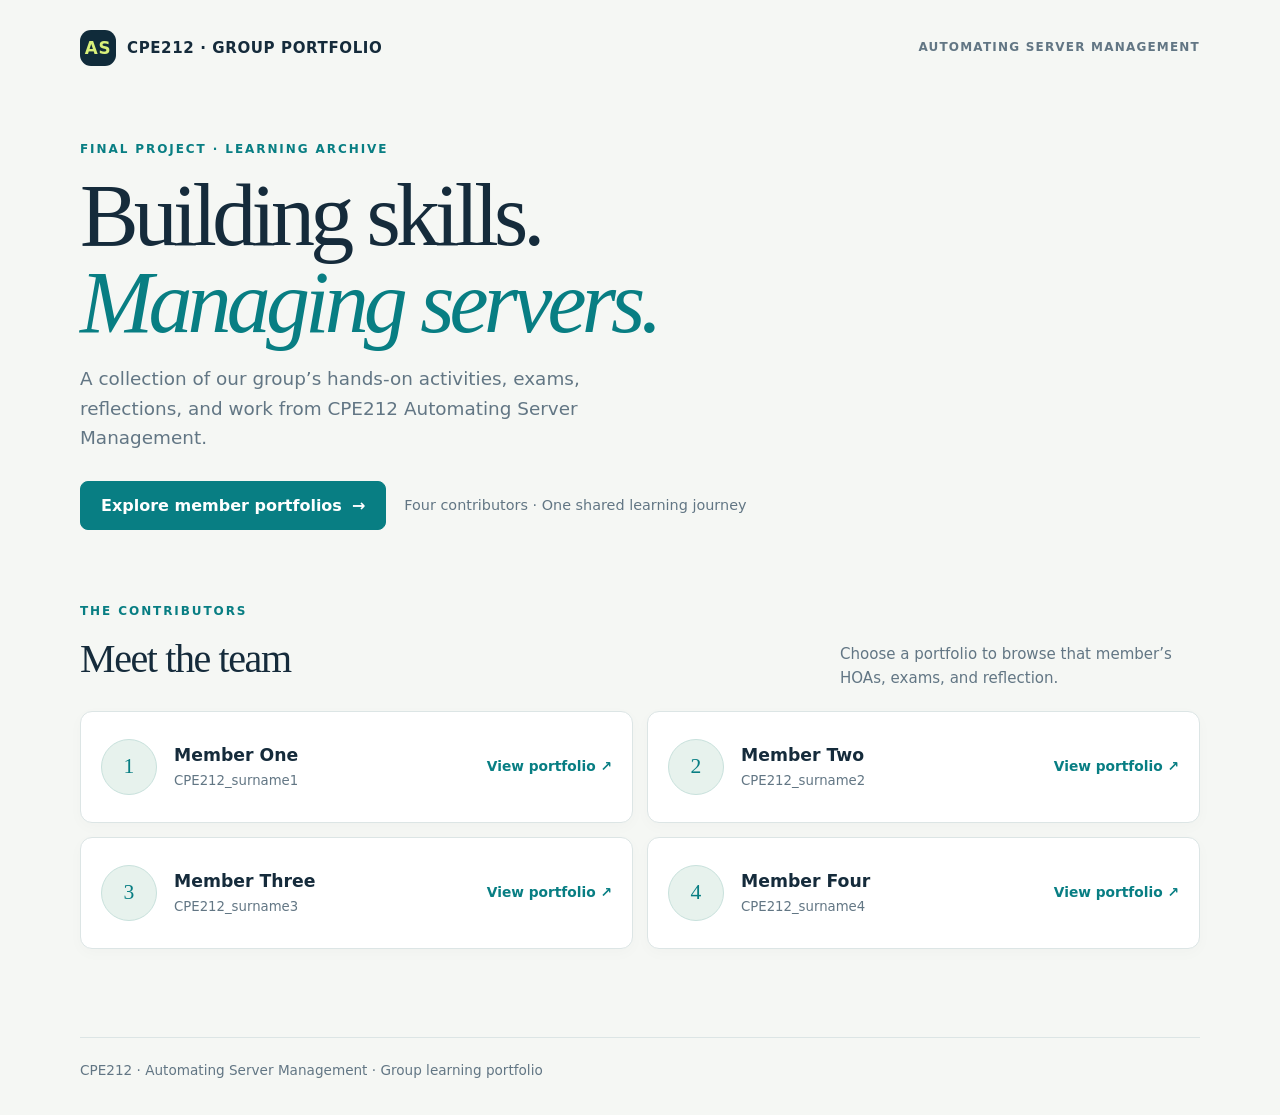
==== webapp/index.html @ 484f1880 "correct structure" ====
<!DOCTYPE html>
<html lang="en">
<head>
  <meta charset="UTF-8">
  <meta name="viewport" content="width=device-width, initial-scale=1">
  <meta name="theme-color" content="#f5f7f4">
  <meta name="description" content="CPE212 Automating Server Management group portfolio and member coursework.">
  <title>CPE212 Portfolio | Automating Server Management</title>
  <link rel="stylesheet" href="styles.css">
</head>
<body>
  <header class="hero">
    <nav class="topbar" aria-label="Main navigation">
      <a class="brand" href="index.html"><span class="brand-mark" aria-hidden="true">AS</span><span>CPE212 · GROUP PORTFOLIO</span></a>
      <span class="eyebrow">Automating Server Management</span>
    </nav>
    <div class="hero-copy">
      <p class="eyebrow">Final project · Learning archive</p>
      <h1>Building skills.<br><em>Managing servers.</em></h1>
      <p class="lead">A collection of our group’s hands-on activities, exams, reflections, and work from CPE212 Automating Server Management.</p>
      <div class="hero-actions">
        <a class="button" href="#members">Explore member portfolios <span aria-hidden="true">→</span></a>
        <span class="hero-note">Four contributors · One shared learning journey</span>
      </div>
    </div>
  </header>

  <main>
    <section class="members" id="members" aria-labelledby="members-title">
      <div class="section-heading">
        <div><p class="eyebrow">The contributors</p><h2 id="members-title">Meet the team</h2></div>
        <p class="section-note">Choose a portfolio to browse that member’s HOAs, exams, and reflection.</p>
      </div>
      <ul class="member-list">
        <li><a class="member" href="members/surname1/index.html"><span class="avatar"><img src="members/surname1/photo.jpg" alt="" onerror="this.remove()">1</span><span class="info"><span class="name">Member One</span><span class="meta">CPE212_surname1</span></span><span class="open">View portfolio <span aria-hidden="true">↗</span></span></a></li>
        <li><a class="member" href="members/surname2/index.html"><span class="avatar"><img src="members/surname2/photo.jpg" alt="" onerror="this.remove()">2</span><span class="info"><span class="name">Member Two</span><span class="meta">CPE212_surname2</span></span><span class="open">View portfolio <span aria-hidden="true">↗</span></span></a></li>
        <li><a class="member" href="members/surname3/index.html"><span class="avatar"><img src="members/surname3/photo.jpg" alt="" onerror="this.remove()">3</span><span class="info"><span class="name">Member Three</span><span class="meta">CPE212_surname3</span></span><span class="open">View portfolio <span aria-hidden="true">↗</span></span></a></li>
        <li><a class="member" href="members/surname4/index.html"><span class="avatar"><img src="members/surname4/photo.jpg" alt="" onerror="this.remove()">4</span><span class="info"><span class="name">Member Four</span><span class="meta">CPE212_surname4</span></span><span class="open">View portfolio <span aria-hidden="true">↗</span></span></a></li>
      </ul>
    </section>
  </main>
  <footer>CPE212 · Automating Server Management <span aria-hidden="true">·</span> Group learning portfolio</footer>
</body>
</html>
---- webapp/styles.css ----
:root {
  color-scheme: light;
  --ink: #152b3b;
  --muted: #627684;
  --paper: #f5f7f4;
  --surface: #ffffff;
  --line: #dce5e5;
  --teal: #087e83;
  --teal-dark: #07666b;
  --navy: #102b3a;
  --lime: #d9f07a;
  --shadow: 0 18px 55px rgba(21, 43, 59, .08);
}

* { box-sizing: border-box; margin: 0; padding: 0; }
html { scroll-behavior: smooth; }
body {
  min-height: 100vh;
  background: var(--paper);
  color: var(--ink);
  font-family: Inter, ui-sans-serif, system-ui, -apple-system, "Segoe UI", sans-serif;
  line-height: 1.6;
}
a { color: inherit; }
a:focus-visible { outline: 3px solid #e3a82b; outline-offset: 4px; border-radius: 4px; }

/* Shared header and landing page */
.hero, .members, footer { width: min(1120px, calc(100% - 48px)); margin-inline: auto; }
.hero { padding: 30px 0 72px; }
.topbar { display: flex; align-items: center; justify-content: space-between; margin-bottom: 74px; }
.brand { display: inline-flex; align-items: center; gap: 11px; text-decoration: none; font-size: .94rem; font-weight: 800; letter-spacing: .04em; }
.brand-mark { display: grid; width: 36px; height: 36px; place-items: center; border-radius: 11px; background: var(--navy); color: var(--lime); font-size: 1.05rem; }
.eyebrow { color: var(--teal); font-size: .75rem; font-weight: 800; letter-spacing: .16em; text-transform: uppercase; }
.topbar .eyebrow { color: var(--muted); letter-spacing: .1em; }
.hero-copy { max-width: 800px; }
.hero h1 { max-width: 780px; margin: 13px 0 18px; font-family: Georgia, "Times New Roman", serif; font-size: clamp(3rem, 7vw, 5.5rem); font-weight: 500; letter-spacing: -.055em; line-height: .99; }
.hero h1 em { color: var(--teal); font-weight: 500; }
.lead { max-width: 590px; margin-bottom: 28px; color: var(--muted); font-size: clamp(1rem, 2vw, 1.15rem); }
.hero-actions { display: flex; flex-wrap: wrap; align-items: center; gap: 18px; }
.button { display: inline-flex; min-height: 48px; align-items: center; justify-content: center; gap: 10px; padding: 11px 20px; border: 1px solid var(--teal); border-radius: 8px; background: var(--teal); color: #fff; font-weight: 750; text-decoration: none; transition: background .18s ease, transform .18s ease; }
.button:hover { transform: translateY(-2px); background: var(--teal-dark); }
.hero-note { color: var(--muted); font-size: .9rem; }

.members { padding: 0 0 88px; }
.section-heading { display: flex; align-items: end; justify-content: space-between; gap: 20px; margin-bottom: 20px; }
.section-heading h2 { margin-top: 5px; font-family: Georgia, "Times New Roman", serif; font-size: clamp(1.8rem, 4vw, 2.5rem); font-weight: 500; letter-spacing: -.035em; }
.section-note { max-width: 360px; color: var(--muted); font-size: .94rem; }
.member-list { display: grid; grid-template-columns: repeat(2, minmax(0, 1fr)); gap: 14px; list-style: none; }
.member-list li { min-width: 0; }
.member { display: flex; min-height: 112px; align-items: center; gap: 17px; padding: 20px; border: 1px solid var(--line); border-radius: 12px; background: var(--surface); text-decoration: none; box-shadow: 0 4px 15px rgba(21, 43, 59, .025); transition: border-color .18s ease, transform .18s ease, box-shadow .18s ease; }
.member:hover { transform: translateY(-3px); border-color: #9bc8c6; box-shadow: var(--shadow); }
.avatar { position: relative; display: grid; width: 56px; height: 56px; flex: 0 0 auto; place-items: center; overflow: hidden; border: 1px solid #c8e1dc; border-radius: 50%; background: #e7f2ed; color: var(--teal); font-family: Georgia, serif; font-size: 1.35rem; }
.avatar img { position: absolute; inset: 0; width: 100%; height: 100%; object-fit: cover; }
.avatar-lg { width: 132px; height: 132px; font-size: 3rem; }
.info { display: flex; min-width: 0; flex: 1; flex-direction: column; }
.name { overflow-wrap: anywhere; font-size: 1.08rem; font-weight: 760; }
.meta { color: var(--muted); font-size: .83rem; }
.open { color: var(--teal); font-size: .86rem; font-weight: 750; white-space: nowrap; }
.member:hover .open { text-decoration: underline; text-underline-offset: 3px; }
footer { padding: 22px 0 34px; border-top: 1px solid var(--line); color: var(--muted); font-size: .85rem; }

/* Individual member portfolio */
.page { width: min(960px, calc(100% - 48px)); margin: 0 auto; padding: 34px 0 76px; }
.back { display: inline-flex; align-items: center; gap: 9px; color: var(--teal); font-size: .92rem; font-weight: 750; text-decoration: none; }
.back:hover { text-decoration: underline; text-underline-offset: 3px; }
.profile { display: flex; align-items: center; gap: 30px; margin: 38px 0 48px; padding: 30px; border: 1px solid var(--line); border-radius: 16px; background: var(--surface); box-shadow: var(--shadow); }
.profile h1 { margin: 6px 0 8px; font-family: Georgia, "Times New Roman", serif; font-size: clamp(2.2rem, 6vw, 3.4rem); font-weight: 500; letter-spacing: -.045em; line-height: 1.05; }
.profile p { max-width: 58ch; margin-bottom: 19px; color: var(--muted); }
.profile .button { min-height: 42px; padding: 9px 15px; font-size: .9rem; }
.doc-section { margin: 0 0 38px; }
.doc-section h2 { margin-bottom: 13px; font-family: Georgia, "Times New Roman", serif; font-size: 1.75rem; font-weight: 500; letter-spacing: -.025em; }
.doc-list { display: grid; grid-template-columns: repeat(3, minmax(0, 1fr)); gap: 11px; list-style: none; }
.doc-list li { min-width: 0; }
.doc-list a { display: flex; min-height: 76px; align-items: center; justify-content: space-between; gap: 12px; padding: 15px; border: 1px solid var(--line); border-radius: 10px; background: var(--surface); font-size: .93rem; font-weight: 700; text-decoration: none; transition: border-color .18s ease, transform .18s ease; }
.doc-list a:hover { transform: translateY(-2px); border-color: #9bc8c6; }
.doc-list span { flex: 0 0 auto; padding: 4px 8px; border-radius: 5px; background: #edf5ed; color: var(--teal-dark); font-size: .69rem; font-weight: 800; letter-spacing: .06em; }
.reflection { max-width: 760px; padding: 24px 26px; border: 1px solid var(--line); border-left: 4px solid var(--teal); border-radius: 10px; background: var(--surface); color: var(--muted); }
.reflection p + p { margin-top: 13px; }
.page-footer { margin-top: 48px; padding-top: 20px; border-top: 1px solid var(--line); color: var(--muted); font-size: .84rem; }

@media (max-width: 680px) {
  .hero, .members, footer, .page { width: min(100% - 32px, 1120px); }
  .hero { padding-top: 20px; padding-bottom: 54px; }
  .topbar { margin-bottom: 55px; }
  .topbar .eyebrow { max-width: 150px; text-align: right; font-size: .65rem; }
  .member-list { grid-template-columns: 1fr; }
  .section-heading { align-items: start; flex-direction: column; gap: 8px; }
  .profile { align-items: flex-start; flex-direction: column; gap: 20px; margin: 28px 0 38px; padding: 22px; }
  .avatar-lg { width: 96px; height: 96px; font-size: 2.3rem; }
  .doc-list { grid-template-columns: 1fr; }
}
@media (prefers-reduced-motion: reduce) {
  html { scroll-behavior: auto; }
  *, *::before, *::after { transition-duration: .01ms !important; animation-duration: .01ms !important; }
}
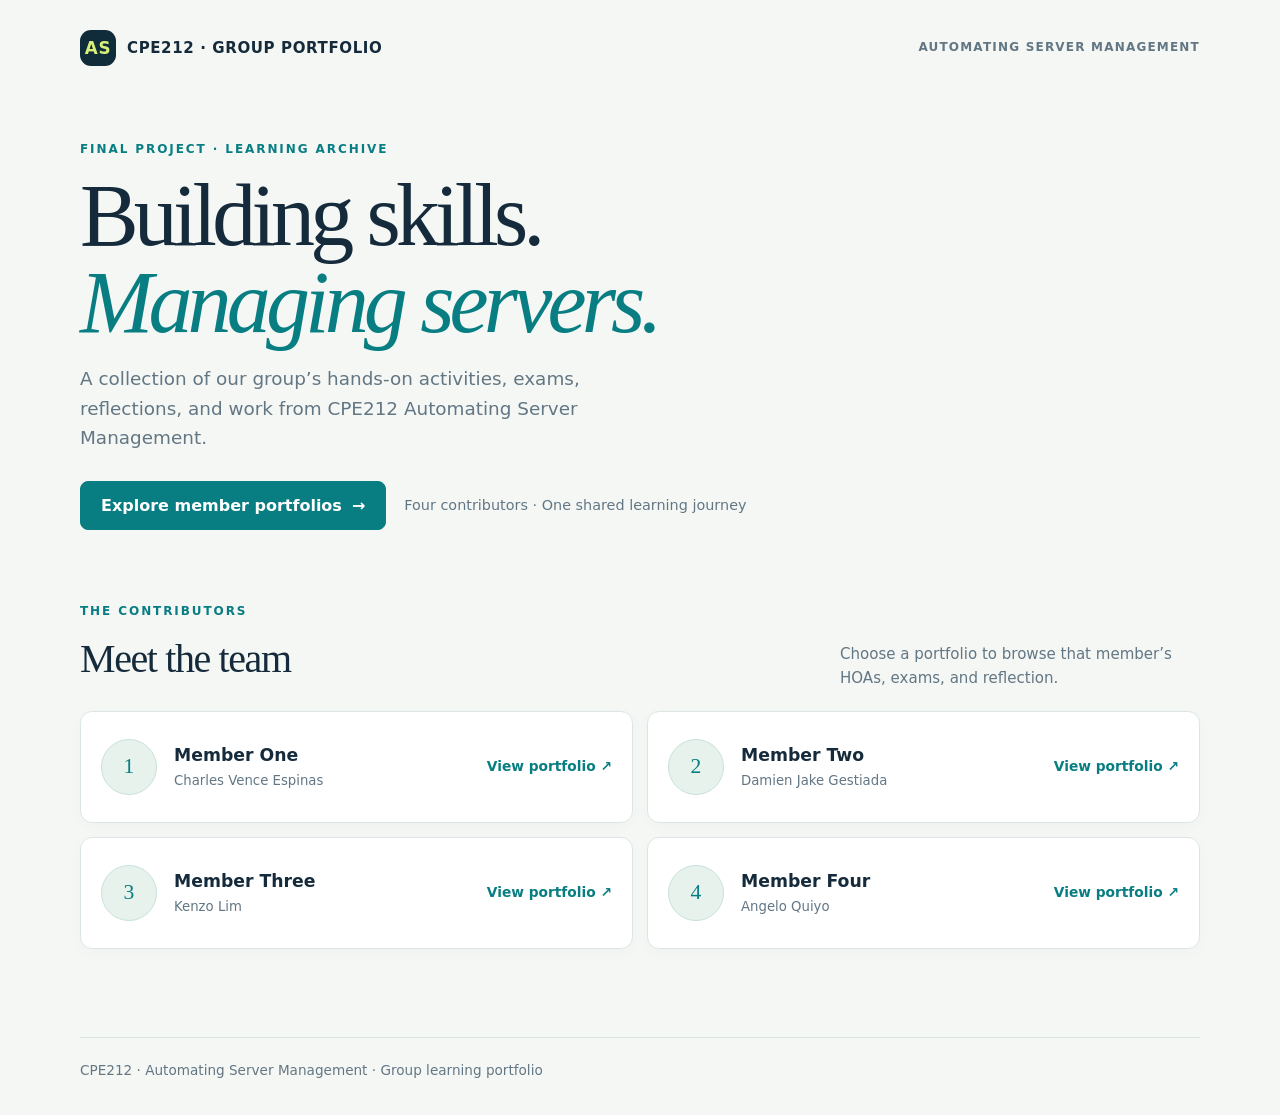
==== commit 424bf904: "edited index" ====
--- a/webapp/index.html
+++ b/webapp/index.html
@@ -32,10 +32,10 @@
         <p class="section-note">Choose a portfolio to browse that member’s HOAs, exams, and reflection.</p>
       </div>
       <ul class="member-list">
-        <li><a class="member" href="members/surname1/index.html"><span class="avatar"><img src="members/surname1/photo.jpg" alt="" onerror="this.remove()">1</span><span class="info"><span class="name">Member One</span><span class="meta">CPE212_surname1</span></span><span class="open">View portfolio <span aria-hidden="true">↗</span></span></a></li>
-        <li><a class="member" href="members/surname2/index.html"><span class="avatar"><img src="members/surname2/photo.jpg" alt="" onerror="this.remove()">2</span><span class="info"><span class="name">Member Two</span><span class="meta">CPE212_surname2</span></span><span class="open">View portfolio <span aria-hidden="true">↗</span></span></a></li>
-        <li><a class="member" href="members/surname3/index.html"><span class="avatar"><img src="members/surname3/photo.jpg" alt="" onerror="this.remove()">3</span><span class="info"><span class="name">Member Three</span><span class="meta">CPE212_surname3</span></span><span class="open">View portfolio <span aria-hidden="true">↗</span></span></a></li>
-        <li><a class="member" href="members/surname4/index.html"><span class="avatar"><img src="members/surname4/photo.jpg" alt="" onerror="this.remove()">4</span><span class="info"><span class="name">Member Four</span><span class="meta">CPE212_surname4</span></span><span class="open">View portfolio <span aria-hidden="true">↗</span></span></a></li>
+        <li><a class="member" href="members/espinas/index.html"><span class="avatar"><img src="members/espinas/photo.jpg" alt="" onerror="this.remove()">1</span><span class="info"><span class="name">Member One</span><span class="meta">Charles Vence Espinas</span></span><span class="open">View portfolio <span aria-hidden="true">↗</span></span></a></li>
+        <li><a class="member" href="members/gestiada/index.html"><span class="avatar"><img src="members/gestiada/photo.jpg" alt="" onerror="this.remove()">2</span><span class="info"><span class="name">Member Two</span><span class="meta">Damien Jake Gestiada</span></span><span class="open">View portfolio <span aria-hidden="true">↗</span></span></a></li>
+        <li><a class="member" href="members/lim/index.html"><span class="avatar"><img src="members/lim/photo.jpg" alt="" onerror="this.remove()">3</span><span class="info"><span class="name">Member Three</span><span class="meta">Kenzo Lim</span></span><span class="open">View portfolio <span aria-hidden="true">↗</span></span></a></li>
+        <li><a class="member" href="members/quioyo/index.html"><span class="avatar"><img src="members/quioyo/photo.jpg" alt="" onerror="this.remove()">4</span><span class="info"><span class="name">Member Four</span><span class="meta">Angelo Quiyo</span></span><span class="open">View portfolio <span aria-hidden="true">↗</span></span></a></li>
       </ul>
     </section>
   </main>
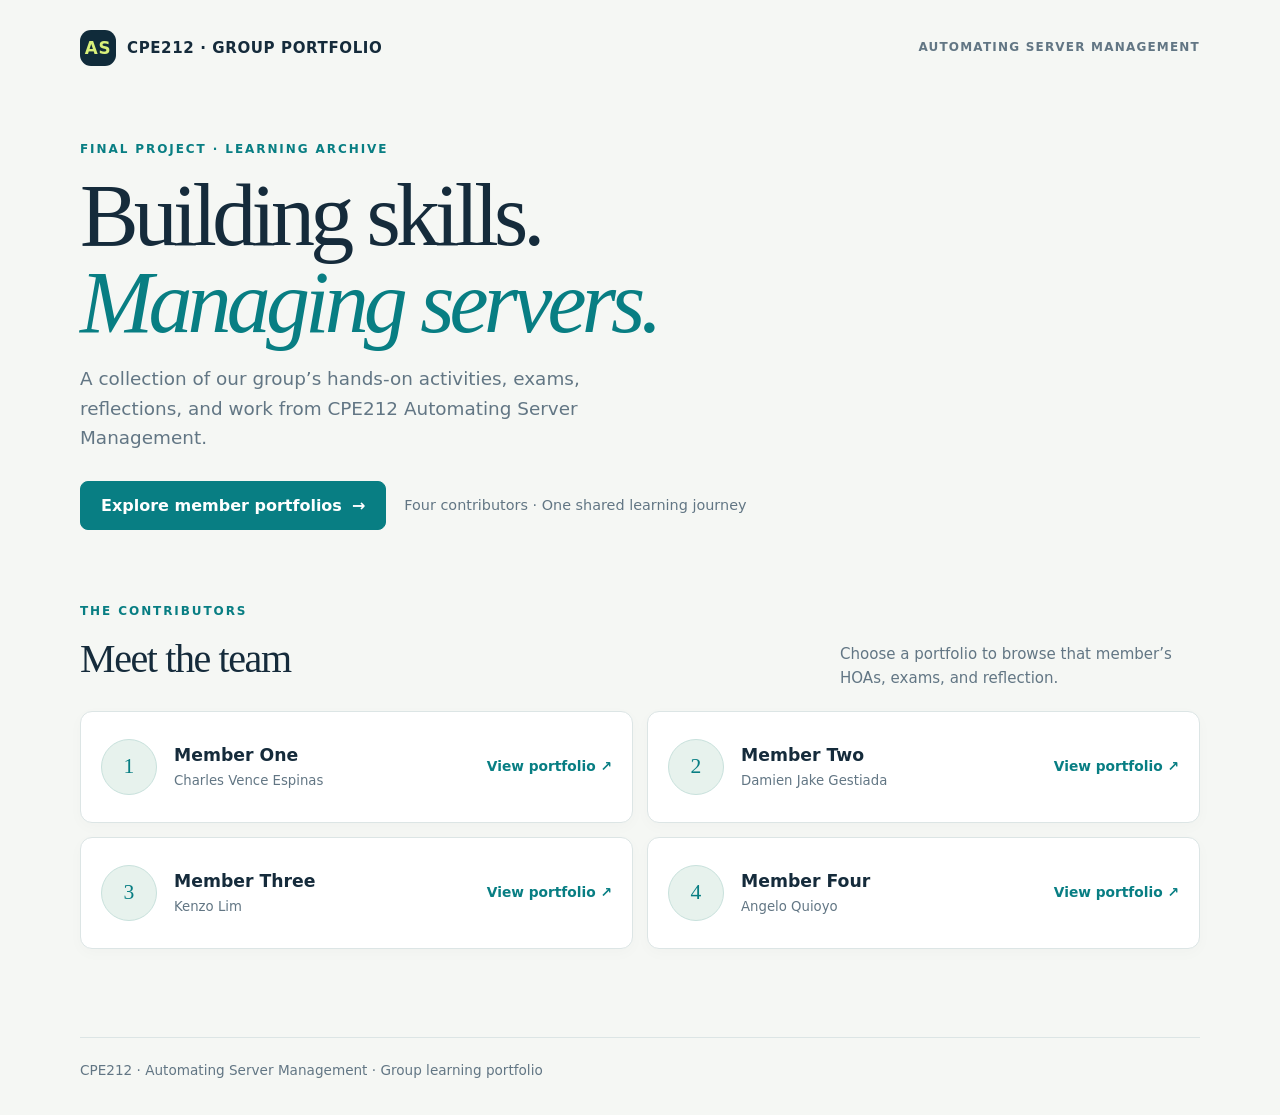
==== commit baac4d64: "edited index" ====
--- a/webapp/index.html
+++ b/webapp/index.html
@@ -35,7 +35,7 @@
         <li><a class="member" href="members/espinas/index.html"><span class="avatar"><img src="members/espinas/photo.jpg" alt="" onerror="this.remove()">1</span><span class="info"><span class="name">Member One</span><span class="meta">Charles Vence Espinas</span></span><span class="open">View portfolio <span aria-hidden="true">↗</span></span></a></li>
         <li><a class="member" href="members/gestiada/index.html"><span class="avatar"><img src="members/gestiada/photo.jpg" alt="" onerror="this.remove()">2</span><span class="info"><span class="name">Member Two</span><span class="meta">Damien Jake Gestiada</span></span><span class="open">View portfolio <span aria-hidden="true">↗</span></span></a></li>
         <li><a class="member" href="members/lim/index.html"><span class="avatar"><img src="members/lim/photo.jpg" alt="" onerror="this.remove()">3</span><span class="info"><span class="name">Member Three</span><span class="meta">Kenzo Lim</span></span><span class="open">View portfolio <span aria-hidden="true">↗</span></span></a></li>
-        <li><a class="member" href="members/quioyo/index.html"><span class="avatar"><img src="members/quioyo/photo.jpg" alt="" onerror="this.remove()">4</span><span class="info"><span class="name">Member Four</span><span class="meta">Angelo Quiyo</span></span><span class="open">View portfolio <span aria-hidden="true">↗</span></span></a></li>
+        <li><a class="member" href="members/quioyo/index.html"><span class="avatar"><img src="members/quioyo/photo.jpg" alt="" onerror="this.remove()">4</span><span class="info"><span class="name">Member Four</span><span class="meta">Angelo Quioyo</span></span><span class="open">View portfolio <span aria-hidden="true">↗</span></span></a></li>
       </ul>
     </section>
   </main>
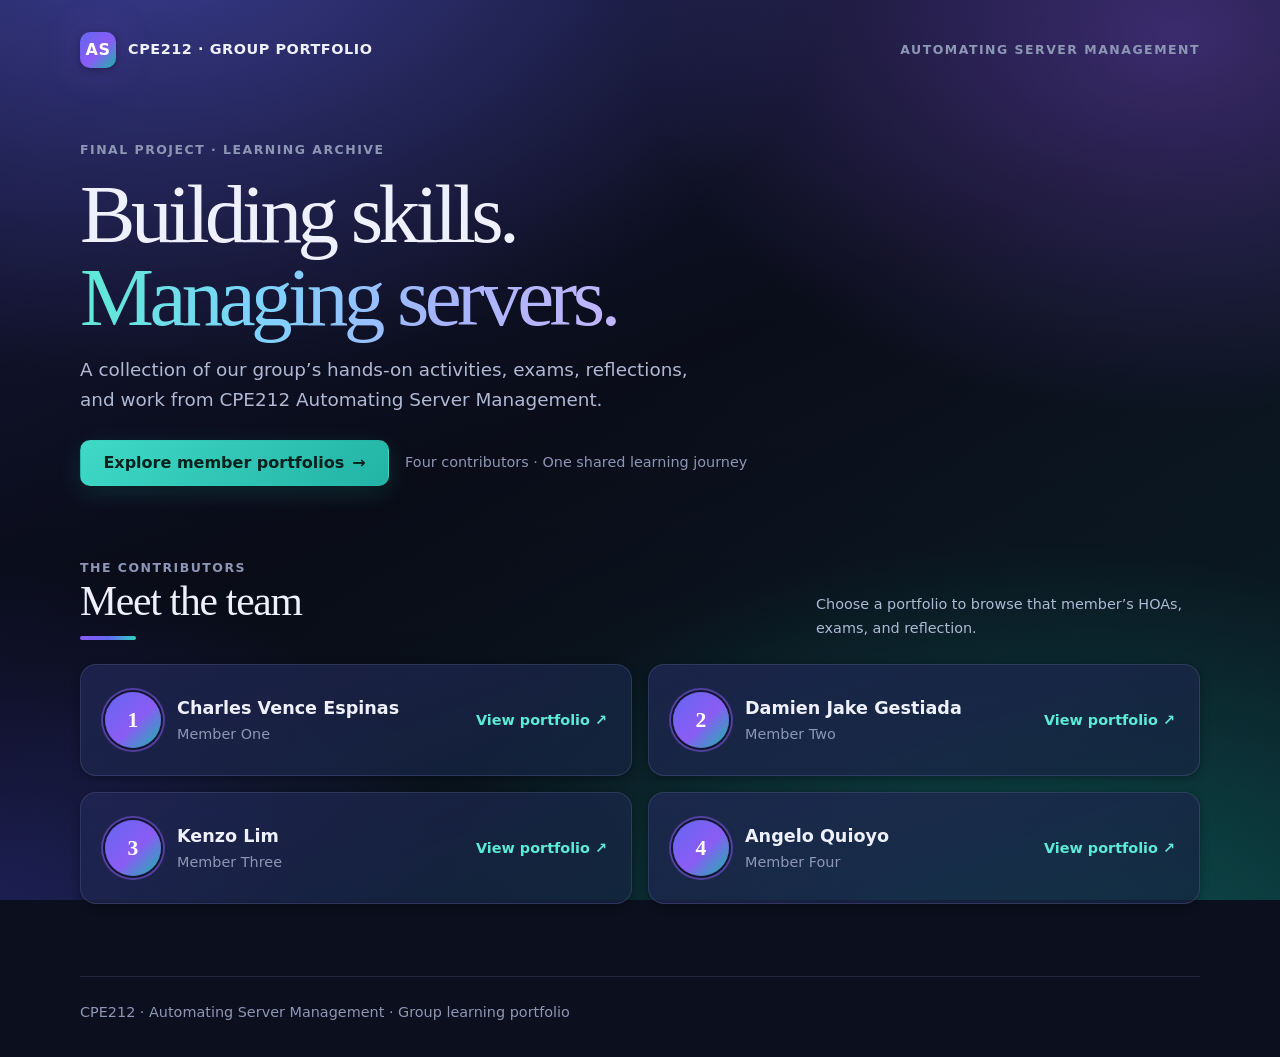
==== commit f569e332: "Update HTML structure and accessibility features" ====
--- a/webapp/index.html
+++ b/webapp/index.html
@@ -3,17 +3,24 @@
 <head>
   <meta charset="UTF-8">
   <meta name="viewport" content="width=device-width, initial-scale=1">
-  <meta name="theme-color" content="#f5f7f4">
+  <meta name="color-scheme" content="dark">
+  <meta name="theme-color" content="#0c0f1d">
   <meta name="description" content="CPE212 Automating Server Management group portfolio and member coursework.">
   <title>CPE212 Portfolio | Automating Server Management</title>
   <link rel="stylesheet" href="styles.css">
 </head>
 <body>
+  <a class="skip-link" href="#members">Skip to members</a>
+
   <header class="hero">
     <nav class="topbar" aria-label="Main navigation">
-      <a class="brand" href="index.html"><span class="brand-mark" aria-hidden="true">AS</span><span>CPE212 · GROUP PORTFOLIO</span></a>
+      <a class="brand" href="index.html">
+        <span class="brand-mark" aria-hidden="true">AS</span>
+        <span>CPE212 · GROUP PORTFOLIO</span>
+      </a>
       <span class="eyebrow">Automating Server Management</span>
     </nav>
+
     <div class="hero-copy">
       <p class="eyebrow">Final project · Learning archive</p>
       <h1>Building skills.<br><em>Managing servers.</em></h1>
@@ -25,20 +32,49 @@
     </div>
   </header>
 
-  <main>
+  <main id="main">
     <section class="members" id="members" aria-labelledby="members-title">
       <div class="section-heading">
-        <div><p class="eyebrow">The contributors</p><h2 id="members-title">Meet the team</h2></div>
+        <div>
+          <p class="eyebrow">The contributors</p>
+          <h2 id="members-title">Meet the team</h2>
+        </div>
         <p class="section-note">Choose a portfolio to browse that member’s HOAs, exams, and reflection.</p>
       </div>
+
       <ul class="member-list">
-        <li><a class="member" href="members/espinas/index.html"><span class="avatar"><img src="members/espinas/photo.jpg" alt="" onerror="this.remove()">1</span><span class="info"><span class="name">Member One</span><span class="meta">Charles Vence Espinas</span></span><span class="open">View portfolio <span aria-hidden="true">↗</span></span></a></li>
-        <li><a class="member" href="members/gestiada/index.html"><span class="avatar"><img src="members/gestiada/photo.jpg" alt="" onerror="this.remove()">2</span><span class="info"><span class="name">Member Two</span><span class="meta">Damien Jake Gestiada</span></span><span class="open">View portfolio <span aria-hidden="true">↗</span></span></a></li>
-        <li><a class="member" href="members/lim/index.html"><span class="avatar"><img src="members/lim/photo.jpg" alt="" onerror="this.remove()">3</span><span class="info"><span class="name">Member Three</span><span class="meta">Kenzo Lim</span></span><span class="open">View portfolio <span aria-hidden="true">↗</span></span></a></li>
-        <li><a class="member" href="members/quioyo/index.html"><span class="avatar"><img src="members/quioyo/photo.jpg" alt="" onerror="this.remove()">4</span><span class="info"><span class="name">Member Four</span><span class="meta">Angelo Quioyo</span></span><span class="open">View portfolio <span aria-hidden="true">↗</span></span></a></li>
+        <li>
+          <a class="member" href="members/espinas/index.html">
+            <span class="avatar"><img src="members/espinas/photo.jpg" alt="" onerror="this.remove()">1</span>
+            <span class="info"><span class="name">Charles Vence Espinas</span><span class="meta">Member One</span></span>
+            <span class="open">View portfolio <span aria-hidden="true">↗</span></span>
+          </a>
+        </li>
+        <li>
+          <a class="member" href="members/gestiada/index.html">
+            <span class="avatar"><img src="members/gestiada/photo.jpg" alt="" onerror="this.remove()">2</span>
+            <span class="info"><span class="name">Damien Jake Gestiada</span><span class="meta">Member Two</span></span>
+            <span class="open">View portfolio <span aria-hidden="true">↗</span></span>
+          </a>
+        </li>
+        <li>
+          <a class="member" href="members/lim/index.html">
+            <span class="avatar"><img src="members/lim/photo.jpg" alt="" onerror="this.remove()">3</span>
+            <span class="info"><span class="name">Kenzo Lim</span><span class="meta">Member Three</span></span>
+            <span class="open">View portfolio <span aria-hidden="true">↗</span></span>
+          </a>
+        </li>
+        <li>
+          <a class="member" href="members/quioyo/index.html">
+            <span class="avatar"><img src="members/quioyo/photo.jpg" alt="" onerror="this.remove()">4</span>
+            <span class="info"><span class="name">Angelo Quioyo</span><span class="meta">Member Four</span></span>
+            <span class="open">View portfolio <span aria-hidden="true">↗</span></span>
+          </a>
+        </li>
       </ul>
     </section>
   </main>
+
   <footer>CPE212 · Automating Server Management <span aria-hidden="true">·</span> Group learning portfolio</footer>
 </body>
 </html>
--- a/webapp/styles.css
+++ b/webapp/styles.css
@@ -1,95 +1,756 @@
+/* ==========================================================================
+   CPE212 Portfolio — dark, gradient-rich stylesheet
+   Plain CSS only: no frameworks, no JavaScript, no external assets.
+
+   Contents
+   1. Design tokens (colors, type, spacing, radii, shadows, motion)
+   2. Reset and base
+   3. Typography
+   4. Layout helpers
+   5. Header and navigation
+   6. Hero
+   7. Buttons
+   8. Cards and member list
+   9. Forms
+   10. Member portfolio page
+   11. Footer
+   12. Accessibility utilities
+   13. Responsive adjustments
+   14. User preferences (reduced motion, forced colors)
+   ========================================================================== */
+
+
+/* ==========================================================================
+   1. Design tokens
+   ========================================================================== */
 :root {
-  color-scheme: light;
-  --ink: #152b3b;
-  --muted: #627684;
-  --paper: #f5f7f4;
-  --surface: #ffffff;
-  --line: #dce5e5;
-  --teal: #087e83;
-  --teal-dark: #07666b;
-  --navy: #102b3a;
-  --lime: #d9f07a;
-  --shadow: 0 18px 55px rgba(21, 43, 59, .08);
-}
-
-* { box-sizing: border-box; margin: 0; padding: 0; }
-html { scroll-behavior: smooth; }
+  color-scheme: dark;
+
+  /* --- Base palette: midnight surfaces --- */
+  --midnight-950: #080a14;
+  --midnight-900: #0c0f1d;
+  --midnight-800: #121630;
+  --midnight-700: #1a1f42;
+
+  /* --- Gradient hues: indigo, violet, teal --- */
+  --indigo-600: #4f46e5;
+  --indigo-500: #6366f1;
+  --indigo-400: #818cf8;
+  --violet-500: #8b5cf6;
+  --violet-400: #a78bfa;
+  --teal-500:   #14b8a6;
+  --teal-400:   #2dd4bf;
+  --teal-300:   #5eead4;
+
+  /* --- Text (all pass WCAG AA on the surfaces below) --- */
+  --text:        #eef1fb;
+  --text-muted:  #b0b9d4;
+  --text-faint:  #8d97b5;
+
+  /* --- Surfaces and borders (translucent, so glows show through) --- */
+  --surface-1:      rgba(22, 27, 58, .72);
+  --surface-2:      rgba(30, 36, 74, .80);
+  --surface-input:  rgba(8, 10, 24, .60);
+  --border:         rgba(167, 176, 230, .16);
+  --border-strong:  rgba(167, 176, 230, .30);
+
+  /* --- Restrained accent: teal, used only for actions and states --- */
+  --accent:         var(--teal-300);
+  --accent-strong:  var(--teal-400);
+  --accent-ink:     #04211d;               /* text on accent fills */
+  --accent-soft:    rgba(94, 234, 212, .14);
+  --accent-line:    rgba(94, 234, 212, .42);
+
+  /* --- Feedback --- */
+  --danger: #f87171;
+
+  /* --- Gradients --- */
+  --grad-text:    linear-gradient(100deg, #5eead4 0%, #7dd3fc 34%, #a5b4fc 66%, #c4b5fd 100%);
+  --grad-bar:     linear-gradient(90deg, var(--violet-500), var(--indigo-500) 50%, var(--teal-400));
+  --grad-avatar:  linear-gradient(135deg, var(--indigo-500) 0%, var(--violet-500) 55%, var(--teal-500) 100%);
+  --grad-card:    linear-gradient(160deg, rgba(99, 102, 241, .12) 0%, rgba(20, 184, 166, .05) 100%);
+  --grad-button:  linear-gradient(135deg, #3fd9c6 0%, #22b3a4 100%);
+
+  /* --- Typography --- */
+  --font-sans:  Inter, ui-sans-serif, system-ui, -apple-system, "Segoe UI", Roboto, sans-serif;
+  --font-serif: Georgia, "Times New Roman", serif;
+  --font-mono:  ui-monospace, SFMono-Regular, Menlo, Consolas, monospace;
+
+  --text-xs:   .78rem;
+  --text-sm:   .9rem;
+  --text-base: 1rem;
+  --text-lg:   1.15rem;
+  --text-xl:   clamp(1.5rem, 3vw, 1.9rem);
+  --text-2xl:  clamp(1.9rem, 4vw, 2.6rem);
+  --text-3xl:  clamp(2.3rem, 5vw, 3.5rem);
+  --text-hero: clamp(2.8rem, 7vw, 5.2rem);
+
+  --leading-tight: 1.1;
+  --leading-body:  1.65;
+
+  /* --- Spacing scale (4px base) --- */
+  --space-1: .25rem;
+  --space-2: .5rem;
+  --space-3: .75rem;
+  --space-4: 1rem;
+  --space-5: 1.5rem;
+  --space-6: 2rem;
+  --space-7: 3rem;
+  --space-8: 4.5rem;
+  --space-9: 6rem;
+
+  /* --- Radii --- */
+  --radius-sm:   6px;
+  --radius-md:   10px;
+  --radius-lg:   16px;
+  --radius-pill: 999px;
+
+  /* --- Shadows and glows --- */
+  --shadow-sm: 0 2px 8px rgba(2, 3, 12, .35);
+  --shadow-md: 0 10px 28px rgba(2, 3, 12, .45);
+  --shadow-lg: 0 22px 60px rgba(2, 3, 12, .55);
+  --glow-accent: 0 0 0 1px var(--accent-line), 0 8px 30px rgba(45, 212, 191, .16);
+  --glow-violet: 0 0 40px rgba(139, 92, 246, .22);
+
+  /* --- Layout and motion --- */
+  --container:      70rem;
+  --container-text: 42rem;
+  --gutter:         clamp(1rem, 4vw, 1.5rem);
+  --ease:           cubic-bezier(.2, .7, .2, 1);
+  --duration:       .2s;
+}
+
+
+/* ==========================================================================
+   2. Reset and base
+   ========================================================================== */
+*, *::before, *::after { box-sizing: border-box; }
+* { margin: 0; padding: 0; }
+
+html {
+  scroll-behavior: smooth;
+  scroll-padding-top: 5rem;
+  -webkit-text-size-adjust: 100%;
+}
+
 body {
+  position: relative;
+  isolation: isolate;
   min-height: 100vh;
-  background: var(--paper);
-  color: var(--ink);
-  font-family: Inter, ui-sans-serif, system-ui, -apple-system, "Segoe UI", sans-serif;
-  line-height: 1.6;
-}
-a { color: inherit; }
-a:focus-visible { outline: 3px solid #e3a82b; outline-offset: 4px; border-radius: 4px; }
-
-/* Shared header and landing page */
-.hero, .members, footer { width: min(1120px, calc(100% - 48px)); margin-inline: auto; }
-.hero { padding: 30px 0 72px; }
-.topbar { display: flex; align-items: center; justify-content: space-between; margin-bottom: 74px; }
-.brand { display: inline-flex; align-items: center; gap: 11px; text-decoration: none; font-size: .94rem; font-weight: 800; letter-spacing: .04em; }
-.brand-mark { display: grid; width: 36px; height: 36px; place-items: center; border-radius: 11px; background: var(--navy); color: var(--lime); font-size: 1.05rem; }
-.eyebrow { color: var(--teal); font-size: .75rem; font-weight: 800; letter-spacing: .16em; text-transform: uppercase; }
-.topbar .eyebrow { color: var(--muted); letter-spacing: .1em; }
-.hero-copy { max-width: 800px; }
-.hero h1 { max-width: 780px; margin: 13px 0 18px; font-family: Georgia, "Times New Roman", serif; font-size: clamp(3rem, 7vw, 5.5rem); font-weight: 500; letter-spacing: -.055em; line-height: .99; }
-.hero h1 em { color: var(--teal); font-weight: 500; }
-.lead { max-width: 590px; margin-bottom: 28px; color: var(--muted); font-size: clamp(1rem, 2vw, 1.15rem); }
-.hero-actions { display: flex; flex-wrap: wrap; align-items: center; gap: 18px; }
-.button { display: inline-flex; min-height: 48px; align-items: center; justify-content: center; gap: 10px; padding: 11px 20px; border: 1px solid var(--teal); border-radius: 8px; background: var(--teal); color: #fff; font-weight: 750; text-decoration: none; transition: background .18s ease, transform .18s ease; }
-.button:hover { transform: translateY(-2px); background: var(--teal-dark); }
-.hero-note { color: var(--muted); font-size: .9rem; }
-
-.members { padding: 0 0 88px; }
-.section-heading { display: flex; align-items: end; justify-content: space-between; gap: 20px; margin-bottom: 20px; }
-.section-heading h2 { margin-top: 5px; font-family: Georgia, "Times New Roman", serif; font-size: clamp(1.8rem, 4vw, 2.5rem); font-weight: 500; letter-spacing: -.035em; }
-.section-note { max-width: 360px; color: var(--muted); font-size: .94rem; }
-.member-list { display: grid; grid-template-columns: repeat(2, minmax(0, 1fr)); gap: 14px; list-style: none; }
+  background-color: var(--midnight-900);
+  color: var(--text);
+  font-family: var(--font-sans);
+  font-size: var(--text-base);
+  line-height: var(--leading-body);
+  -webkit-font-smoothing: antialiased;
+}
+
+/* Layered ambient glows, kept behind all content */
+body::before {
+  content: "";
+  position: fixed;
+  inset: 0;
+  z-index: -1;
+  pointer-events: none;
+  background:
+    radial-gradient(68rem 44rem at 12% -8%,  rgba(99, 102, 241, .46), transparent 64%),
+    radial-gradient(54rem 38rem at 92% 4%,   rgba(139, 92, 246, .36), transparent 62%),
+    radial-gradient(60rem 42rem at 80% 108%, rgba(20, 184, 166, .34), transparent 64%),
+    radial-gradient(46rem 34rem at 0% 100%,  rgba(79, 70, 229, .28),  transparent 62%),
+    linear-gradient(155deg, rgba(79, 70, 229, .14) 0%, transparent 45%, rgba(20, 184, 166, .12) 100%),
+    linear-gradient(180deg, var(--midnight-900) 0%, var(--midnight-950) 100%);
+}
+
+img, svg, video { display: block; max-width: 100%; }
+ul, ol { list-style: none; }
+button, input, select, textarea { font: inherit; color: inherit; }
+
+a {
+  color: var(--accent);
+  text-decoration-thickness: 1px;
+  text-underline-offset: 3px;
+  transition: color var(--duration) var(--ease);
+}
+a:hover { color: #ffffff; }
+
+::selection { background: rgba(139, 92, 246, .45); color: #ffffff; }
+
+/* One consistent, always-visible keyboard focus ring */
+:focus-visible {
+  outline: 3px solid var(--accent);
+  outline-offset: 3px;
+  border-radius: var(--radius-sm);
+}
+
+
+/* ==========================================================================
+   3. Typography
+   ========================================================================== */
+h1, h2, h3, h4 {
+  font-family: var(--font-serif);
+  font-weight: 500;
+  line-height: var(--leading-tight);
+  letter-spacing: -.03em;
+  color: var(--text);
+}
+h1 { font-size: var(--text-3xl); letter-spacing: -.045em; }
+h2 { font-size: var(--text-2xl); }
+h3 { font-size: var(--text-xl); }
+h4 { font-size: var(--text-lg); }
+
+p { max-width: 68ch; color: var(--text-muted); }
+strong { color: var(--text); font-weight: 700; }
+small, .text-small { font-size: var(--text-sm); color: var(--text-faint); }
+code, kbd { font-family: var(--font-mono); font-size: .92em; padding: .1em .4em; border-radius: var(--radius-sm); background: rgba(255, 255, 255, .07); }
+
+.lead { max-width: 38rem; font-size: clamp(1rem, 2vw, var(--text-lg)); color: var(--text-muted); }
+
+.eyebrow {
+  font-size: var(--text-xs);
+  font-weight: 700;
+  letter-spacing: .12em;
+  text-transform: uppercase;
+  color: var(--text-faint);
+}
+
+/* Gradient text, with a solid fallback colour */
+.gradient-text,
+.hero h1 em {
+  font-style: normal;
+  color: var(--violet-400);
+  background: var(--grad-text);
+  -webkit-background-clip: text;
+  background-clip: text;
+  -webkit-text-fill-color: transparent;
+  padding-right: .06em;
+}
+
+
+/* ==========================================================================
+   4. Layout helpers
+   ========================================================================== */
+.container,
+.hero,
+.members,
+footer,
+.site-footer {
+  width: min(var(--container), calc(100% - 2 * var(--gutter)));
+  margin-inline: auto;
+}
+
+.stack > * + * { margin-top: var(--space-4); }
+.cluster { display: flex; flex-wrap: wrap; align-items: center; gap: var(--space-3); }
+.grid { display: grid; gap: var(--space-4); }
+.grid-2 { grid-template-columns: repeat(2, minmax(0, 1fr)); }
+.grid-3 { grid-template-columns: repeat(3, minmax(0, 1fr)); }
+
+.section { padding-block: var(--space-7); }
+.section-heading {
+  display: flex;
+  align-items: flex-end;
+  justify-content: space-between;
+  gap: var(--space-5);
+  margin-bottom: var(--space-5);
+}
+.section-heading h2::after,
+.doc-section h2::after {
+  content: "";
+  display: block;
+  width: 3.5rem;
+  height: 4px;
+  margin-top: var(--space-3);
+  border-radius: var(--radius-pill);
+  background: var(--grad-bar);
+}
+.section-note { max-width: 24rem; font-size: var(--text-sm); }
+
+
+/* ==========================================================================
+   5. Header and navigation
+   ========================================================================== */
+.site-header {
+  position: sticky;
+  top: 0;
+  z-index: 20;
+  border-bottom: 1px solid var(--border);
+  background: rgba(10, 13, 29, .72);
+  -webkit-backdrop-filter: blur(14px);
+  backdrop-filter: blur(14px);
+}
+.site-header .container,
+.topbar {
+  display: flex;
+  align-items: center;
+  justify-content: space-between;
+  gap: var(--space-5);
+}
+.site-header .container { min-height: 4rem; }
+.topbar { margin-bottom: var(--space-8); }
+
+.brand {
+  display: inline-flex;
+  align-items: center;
+  gap: var(--space-3);
+  color: var(--text);
+  font-size: var(--text-sm);
+  font-weight: 800;
+  letter-spacing: .04em;
+  text-decoration: none;
+}
+.brand:hover { color: var(--text); }
+.brand-mark {
+  flex: none;
+  display: grid;
+  place-items: center;
+  width: 2.25rem;
+  height: 2.25rem;
+  border-radius: var(--radius-md);
+  background: var(--grad-avatar);
+  color: #ffffff;
+  font-size: 1rem;
+  box-shadow: var(--shadow-sm), var(--glow-violet);
+}
+
+.nav { display: flex; flex-wrap: wrap; gap: var(--space-1); }
+.nav a {
+  position: relative;
+  padding: var(--space-2) var(--space-3);
+  border-radius: var(--radius-md);
+  color: var(--text-muted);
+  font-size: var(--text-sm);
+  font-weight: 600;
+  text-decoration: none;
+  transition: color var(--duration) var(--ease), background-color var(--duration) var(--ease);
+}
+.nav a:hover { color: var(--text); background: rgba(255, 255, 255, .06); }
+.nav a[aria-current="page"] { color: var(--accent); background: var(--accent-soft); }
+
+
+/* ==========================================================================
+   6. Hero
+   ========================================================================== */
+.hero { padding-block: var(--space-6) var(--space-8); }
+.hero-copy { max-width: 50rem; }
+.hero h1 {
+  max-width: 14em;
+  margin-block: var(--space-3) var(--space-4);
+  font-size: var(--text-hero);
+  letter-spacing: -.055em;
+  line-height: 1;
+}
+.hero .lead { margin-bottom: var(--space-5); }
+.hero-actions { display: flex; flex-wrap: wrap; align-items: center; gap: var(--space-4); }
+.hero-note { font-size: var(--text-sm); color: var(--text-faint); }
+
+
+/* ==========================================================================
+   7. Buttons
+   ========================================================================== */
+.button,
+.btn {
+  display: inline-flex;
+  align-items: center;
+  justify-content: center;
+  gap: var(--space-2);
+  min-height: 2.9rem;
+  padding: .7rem 1.4rem;
+  border: 1px solid transparent;
+  border-radius: var(--radius-md);
+  background: var(--grad-button);
+  color: var(--accent-ink);
+  font-weight: 750;
+  line-height: 1.2;
+  text-decoration: none;
+  cursor: pointer;
+  box-shadow: var(--shadow-sm), 0 6px 22px rgba(45, 212, 191, .18);
+  transition:
+    transform var(--duration) var(--ease),
+    box-shadow var(--duration) var(--ease),
+    filter var(--duration) var(--ease);
+}
+.button:hover,
+.btn:hover {
+  color: var(--accent-ink);
+  transform: translateY(-2px);
+  filter: brightness(1.07);
+  box-shadow: var(--shadow-md), 0 10px 30px rgba(45, 212, 191, .28);
+}
+.button:active,
+.btn:active { transform: translateY(0); filter: brightness(.97); }
+
+/* Secondary / ghost button */
+.btn-ghost {
+  background: transparent;
+  color: var(--text);
+  border-color: var(--border-strong);
+  box-shadow: none;
+}
+.btn-ghost:hover {
+  color: var(--accent);
+  border-color: var(--accent-line);
+  background: var(--accent-soft);
+  filter: none;
+  box-shadow: none;
+}
+
+.button[disabled], .btn[disabled], .btn[aria-disabled="true"] {
+  opacity: .5;
+  cursor: not-allowed;
+  transform: none;
+  filter: none;
+}
+
+.badge {
+  display: inline-block;
+  padding: .15rem .6rem;
+  border: 1px solid var(--border-strong);
+  border-radius: var(--radius-pill);
+  background: rgba(139, 92, 246, .16);
+  color: #d9ccff;
+  font-size: var(--text-xs);
+  font-weight: 700;
+  letter-spacing: .04em;
+}
+
+
+/* ==========================================================================
+   8. Cards and member list
+   ========================================================================== */
+.card {
+  padding: var(--space-5);
+  border: 1px solid var(--border);
+  border-radius: var(--radius-lg);
+  background: var(--grad-card), var(--surface-1);
+  box-shadow: var(--shadow-sm);
+  transition:
+    transform var(--duration) var(--ease),
+    border-color var(--duration) var(--ease),
+    box-shadow var(--duration) var(--ease);
+}
+a.card { display: block; color: inherit; text-decoration: none; }
+.card:hover,
+a.card:hover,
+.card:focus-within {
+  transform: translateY(-3px);
+  border-color: var(--accent-line);
+  box-shadow: var(--shadow-md), var(--glow-accent);
+}
+.card h3 { margin-bottom: var(--space-2); }
+
+/* Member list (landing page) */
+.members { padding-bottom: var(--space-8); }
+.member-list {
+  display: grid;
+  grid-template-columns: repeat(2, minmax(0, 1fr));
+  gap: var(--space-4);
+}
 .member-list li { min-width: 0; }
-.member { display: flex; min-height: 112px; align-items: center; gap: 17px; padding: 20px; border: 1px solid var(--line); border-radius: 12px; background: var(--surface); text-decoration: none; box-shadow: 0 4px 15px rgba(21, 43, 59, .025); transition: border-color .18s ease, transform .18s ease, box-shadow .18s ease; }
-.member:hover { transform: translateY(-3px); border-color: #9bc8c6; box-shadow: var(--shadow); }
-.avatar { position: relative; display: grid; width: 56px; height: 56px; flex: 0 0 auto; place-items: center; overflow: hidden; border: 1px solid #c8e1dc; border-radius: 50%; background: #e7f2ed; color: var(--teal); font-family: Georgia, serif; font-size: 1.35rem; }
+
+.member {
+  display: flex;
+  align-items: center;
+  gap: var(--space-4);
+  min-height: 7rem;
+  padding: var(--space-5);
+  border: 1px solid var(--border);
+  border-radius: var(--radius-lg);
+  background: var(--grad-card), var(--surface-1);
+  box-shadow: var(--shadow-sm);
+  color: var(--text);
+  text-decoration: none;
+  transition:
+    transform var(--duration) var(--ease),
+    border-color var(--duration) var(--ease),
+    box-shadow var(--duration) var(--ease);
+}
+.member:hover {
+  color: var(--text);
+  transform: translateY(-3px);
+  border-color: var(--accent-line);
+  box-shadow: var(--shadow-md), var(--glow-accent);
+}
+
+.avatar {
+  position: relative;
+  display: grid;
+  flex: 0 0 auto;
+  place-items: center;
+  width: 3.5rem;
+  height: 3.5rem;
+  overflow: hidden;
+  border-radius: 50%;
+  background: var(--grad-avatar);
+  color: #ffffff;
+  font-family: var(--font-serif);
+  font-size: 1.35rem;
+  font-weight: 600;
+  box-shadow: 0 0 0 2px var(--midnight-800), 0 0 0 4px rgba(139, 92, 246, .5);
+}
 .avatar img { position: absolute; inset: 0; width: 100%; height: 100%; object-fit: cover; }
-.avatar-lg { width: 132px; height: 132px; font-size: 3rem; }
-.info { display: flex; min-width: 0; flex: 1; flex-direction: column; }
-.name { overflow-wrap: anywhere; font-size: 1.08rem; font-weight: 760; }
-.meta { color: var(--muted); font-size: .83rem; }
-.open { color: var(--teal); font-size: .86rem; font-weight: 750; white-space: nowrap; }
+.avatar-lg { width: 8.25rem; height: 8.25rem; font-size: 3rem; }
+
+.info { display: flex; flex: 1; flex-direction: column; min-width: 0; }
+.name { overflow-wrap: anywhere; font-size: 1.1rem; font-weight: 750; }
+.meta { font-size: var(--text-sm); color: var(--text-faint); }
+.open { flex: none; white-space: nowrap; color: var(--accent); font-size: var(--text-sm); font-weight: 700; }
 .member:hover .open { text-decoration: underline; text-underline-offset: 3px; }
-footer { padding: 22px 0 34px; border-top: 1px solid var(--line); color: var(--muted); font-size: .85rem; }
-
-/* Individual member portfolio */
-.page { width: min(960px, calc(100% - 48px)); margin: 0 auto; padding: 34px 0 76px; }
-.back { display: inline-flex; align-items: center; gap: 9px; color: var(--teal); font-size: .92rem; font-weight: 750; text-decoration: none; }
-.back:hover { text-decoration: underline; text-underline-offset: 3px; }
-.profile { display: flex; align-items: center; gap: 30px; margin: 38px 0 48px; padding: 30px; border: 1px solid var(--line); border-radius: 16px; background: var(--surface); box-shadow: var(--shadow); }
-.profile h1 { margin: 6px 0 8px; font-family: Georgia, "Times New Roman", serif; font-size: clamp(2.2rem, 6vw, 3.4rem); font-weight: 500; letter-spacing: -.045em; line-height: 1.05; }
-.profile p { max-width: 58ch; margin-bottom: 19px; color: var(--muted); }
-.profile .button { min-height: 42px; padding: 9px 15px; font-size: .9rem; }
-.doc-section { margin: 0 0 38px; }
-.doc-section h2 { margin-bottom: 13px; font-family: Georgia, "Times New Roman", serif; font-size: 1.75rem; font-weight: 500; letter-spacing: -.025em; }
-.doc-list { display: grid; grid-template-columns: repeat(3, minmax(0, 1fr)); gap: 11px; list-style: none; }
+
+
+/* ==========================================================================
+   9. Forms
+   ========================================================================== */
+.form { display: grid; gap: var(--space-5); max-width: 34rem; }
+.field { display: grid; gap: var(--space-2); }
+
+label, .label {
+  color: var(--text);
+  font-size: var(--text-sm);
+  font-weight: 650;
+}
+
+input:not([type="checkbox"]):not([type="radio"]),
+select,
+textarea {
+  width: 100%;
+  min-height: 2.9rem;
+  padding: .7rem .95rem;
+  border: 1px solid var(--border-strong);
+  border-radius: var(--radius-md);
+  background: var(--surface-input);
+  color: var(--text);
+  transition:
+    border-color var(--duration) var(--ease),
+    box-shadow var(--duration) var(--ease),
+    background-color var(--duration) var(--ease);
+}
+textarea { min-height: 8rem; resize: vertical; }
+::placeholder { color: var(--text-faint); opacity: 1; }
+
+input:not([type="checkbox"]):not([type="radio"]):hover,
+select:hover,
+textarea:hover { border-color: rgba(167, 176, 230, .5); }
+
+input:focus-visible,
+select:focus-visible,
+textarea:focus-visible {
+  outline: 3px solid var(--accent);
+  outline-offset: 1px;
+  border-color: var(--accent);
+  background: rgba(8, 10, 24, .8);
+}
+
+input[aria-invalid="true"],
+.field.is-invalid input,
+.field.is-invalid textarea { border-color: var(--danger); }
+.field-hint  { font-size: var(--text-sm); color: var(--text-faint); }
+.field-error { font-size: var(--text-sm); color: var(--danger); }
+
+input:disabled, select:disabled, textarea:disabled { opacity: .5; cursor: not-allowed; }
+
+input[type="checkbox"],
+input[type="radio"] { width: 1.15rem; height: 1.15rem; accent-color: var(--accent-strong); }
+.check { display: flex; align-items: center; gap: var(--space-3); }
+
+
+/* ==========================================================================
+   10. Member portfolio page
+   ========================================================================== */
+.page {
+  width: min(60rem, calc(100% - 2 * var(--gutter)));
+  margin-inline: auto;
+  padding-block: var(--space-6) var(--space-8);
+}
+.back {
+  display: inline-flex;
+  align-items: center;
+  gap: var(--space-2);
+  color: var(--accent);
+  font-size: var(--text-sm);
+  font-weight: 700;
+  text-decoration: none;
+}
+.back:hover { color: #ffffff; text-decoration: underline; text-underline-offset: 3px; }
+
+.profile {
+  position: relative;
+  display: flex;
+  align-items: center;
+  gap: var(--space-6);
+  margin-block: var(--space-6) var(--space-7);
+  padding: var(--space-6);
+  overflow: hidden;
+  border: 1px solid var(--border);
+  border-radius: var(--radius-lg);
+  background:
+    radial-gradient(28rem 14rem at 100% 0%, rgba(139, 92, 246, .20), transparent 70%),
+    var(--grad-card),
+    var(--surface-2);
+  box-shadow: var(--shadow-lg);
+}
+.profile::before {
+  content: "";
+  position: absolute;
+  inset: 0 0 auto 0;
+  height: 4px;
+  background: var(--grad-bar);
+}
+.profile h1 { margin-block: var(--space-1) var(--space-2); font-size: var(--text-3xl); }
+.profile p { margin-bottom: var(--space-4); }
+.profile .button { min-height: 2.6rem; padding: .55rem 1.1rem; font-size: var(--text-sm); }
+
+.doc-section { margin-bottom: var(--space-7); }
+.doc-section h2 { margin-bottom: var(--space-4); font-size: var(--text-xl); }
+.doc-section h2::after { width: 2.75rem; height: 3px; }
+
+.doc-list { display: grid; grid-template-columns: repeat(3, minmax(0, 1fr)); gap: var(--space-3); }
 .doc-list li { min-width: 0; }
-.doc-list a { display: flex; min-height: 76px; align-items: center; justify-content: space-between; gap: 12px; padding: 15px; border: 1px solid var(--line); border-radius: 10px; background: var(--surface); font-size: .93rem; font-weight: 700; text-decoration: none; transition: border-color .18s ease, transform .18s ease; }
-.doc-list a:hover { transform: translateY(-2px); border-color: #9bc8c6; }
-.doc-list span { flex: 0 0 auto; padding: 4px 8px; border-radius: 5px; background: #edf5ed; color: var(--teal-dark); font-size: .69rem; font-weight: 800; letter-spacing: .06em; }
-.reflection { max-width: 760px; padding: 24px 26px; border: 1px solid var(--line); border-left: 4px solid var(--teal); border-radius: 10px; background: var(--surface); color: var(--muted); }
-.reflection p + p { margin-top: 13px; }
-.page-footer { margin-top: 48px; padding-top: 20px; border-top: 1px solid var(--line); color: var(--muted); font-size: .84rem; }
+.doc-list a {
+  display: flex;
+  align-items: center;
+  justify-content: space-between;
+  gap: var(--space-3);
+  min-height: 4.75rem;
+  padding: var(--space-4);
+  border: 1px solid var(--border);
+  border-radius: var(--radius-md);
+  background: var(--grad-card), var(--surface-1);
+  color: var(--text);
+  font-size: .95rem;
+  font-weight: 700;
+  text-decoration: none;
+  transition:
+    transform var(--duration) var(--ease),
+    border-color var(--duration) var(--ease),
+    box-shadow var(--duration) var(--ease);
+}
+.doc-list a:hover {
+  color: var(--text);
+  transform: translateY(-2px);
+  border-color: var(--accent-line);
+  box-shadow: var(--shadow-md), var(--glow-accent);
+}
+.doc-list span {
+  flex: none;
+  padding: .15rem .55rem;
+  border-radius: var(--radius-sm);
+  background: rgba(99, 102, 241, .22);
+  color: #c7ceff;
+  font-size: .7rem;
+  font-weight: 800;
+  letter-spacing: .06em;
+}
+
+.reflection {
+  max-width: 48rem;
+  padding: var(--space-5) var(--space-6);
+  border: 1px solid var(--border);
+  border-left: 4px solid var(--violet-500);
+  border-radius: var(--radius-md);
+  background: var(--grad-card), var(--surface-1);
+}
+.reflection p + p { margin-top: var(--space-3); }
+
+
+/* ==========================================================================
+   11. Footer
+   ========================================================================== */
+footer,
+.site-footer,
+.page-footer {
+  padding-block: var(--space-5) var(--space-6);
+  border-top: 1px solid var(--border);
+  color: var(--text-faint);
+  font-size: var(--text-sm);
+}
+.page-footer { margin-top: var(--space-7); }
+footer a, .site-footer a { color: var(--text-muted); }
+footer a:hover, .site-footer a:hover { color: var(--accent); }
+
+
+/* ==========================================================================
+   12. Accessibility utilities
+   ========================================================================== */
+.visually-hidden {
+  position: absolute !important;
+  width: 1px; height: 1px;
+  margin: -1px; padding: 0;
+  overflow: hidden;
+  clip: rect(0 0 0 0);
+  white-space: nowrap;
+  border: 0;
+}
+.skip-link {
+  position: absolute;
+  top: var(--space-3);
+  left: var(--space-3);
+  z-index: 100;
+  padding: var(--space-2) var(--space-4);
+  border-radius: var(--radius-md);
+  background: var(--accent);
+  color: var(--accent-ink);
+  font-weight: 700;
+  transform: translateY(-200%);
+}
+.skip-link:focus { transform: translateY(0); }
+
+
+/* ==========================================================================
+   13. Responsive adjustments
+   ========================================================================== */
+@media (max-width: 900px) {
+  .doc-list,
+  .grid-3 { grid-template-columns: repeat(2, minmax(0, 1fr)); }
+}
 
 @media (max-width: 680px) {
-  .hero, .members, footer, .page { width: min(100% - 32px, 1120px); }
-  .hero { padding-top: 20px; padding-bottom: 54px; }
-  .topbar { margin-bottom: 55px; }
-  .topbar .eyebrow { max-width: 150px; text-align: right; font-size: .65rem; }
-  .member-list { grid-template-columns: 1fr; }
-  .section-heading { align-items: start; flex-direction: column; gap: 8px; }
-  .profile { align-items: flex-start; flex-direction: column; gap: 20px; margin: 28px 0 38px; padding: 22px; }
-  .avatar-lg { width: 96px; height: 96px; font-size: 2.3rem; }
-  .doc-list { grid-template-columns: 1fr; }
-}
+  .hero { padding-block: var(--space-4) var(--space-7); }
+  .topbar { margin-bottom: var(--space-7); }
+  .topbar .eyebrow { display: none; }   /* repeats the hero text on small screens */
+
+  .member-list,
+  .doc-list,
+  .grid-2,
+  .grid-3 { grid-template-columns: 1fr; }
+
+  .section-heading { flex-direction: column; align-items: flex-start; gap: var(--space-2); }
+
+  .site-header .container { flex-wrap: wrap; padding-block: var(--space-2); }
+  .nav { width: 100%; }
+
+  .profile {
+    flex-direction: column;
+    align-items: flex-start;
+    gap: var(--space-4);
+    margin-block: var(--space-5);
+    padding: var(--space-5);
+  }
+  .avatar-lg { width: 6rem; height: 6rem; font-size: 2.3rem; }
+
+  .member { padding: var(--space-4); }
+  .reflection { padding: var(--space-4) var(--space-5); }
+}
+
+@media (max-width: 420px) {
+  .open { display: none; }          /* the whole card is the link */
+  .button, .btn { width: 100%; }    /* easy tap targets */
+  .hero-actions .button,
+  .hero-actions .btn { width: auto; }
+}
+
+
+/* ==========================================================================
+   14. User preferences
+   ========================================================================== */
 @media (prefers-reduced-motion: reduce) {
   html { scroll-behavior: auto; }
-  *, *::before, *::after { transition-duration: .01ms !important; animation-duration: .01ms !important; }
-}
+  *, *::before, *::after {
+    transition-duration: .01ms !important;
+    animation-duration: .01ms !important;
+  }
+  .card:hover, .member:hover, .doc-list a:hover, .button:hover, .btn:hover { transform: none; }
+}
+
+@media (forced-colors: active) {
+  .button, .btn, .card, .member, .doc-list a, .profile, .reflection { border: 1px solid CanvasText; }
+  .gradient-text, .hero h1 em { -webkit-text-fill-color: currentColor; background: none; }
+}
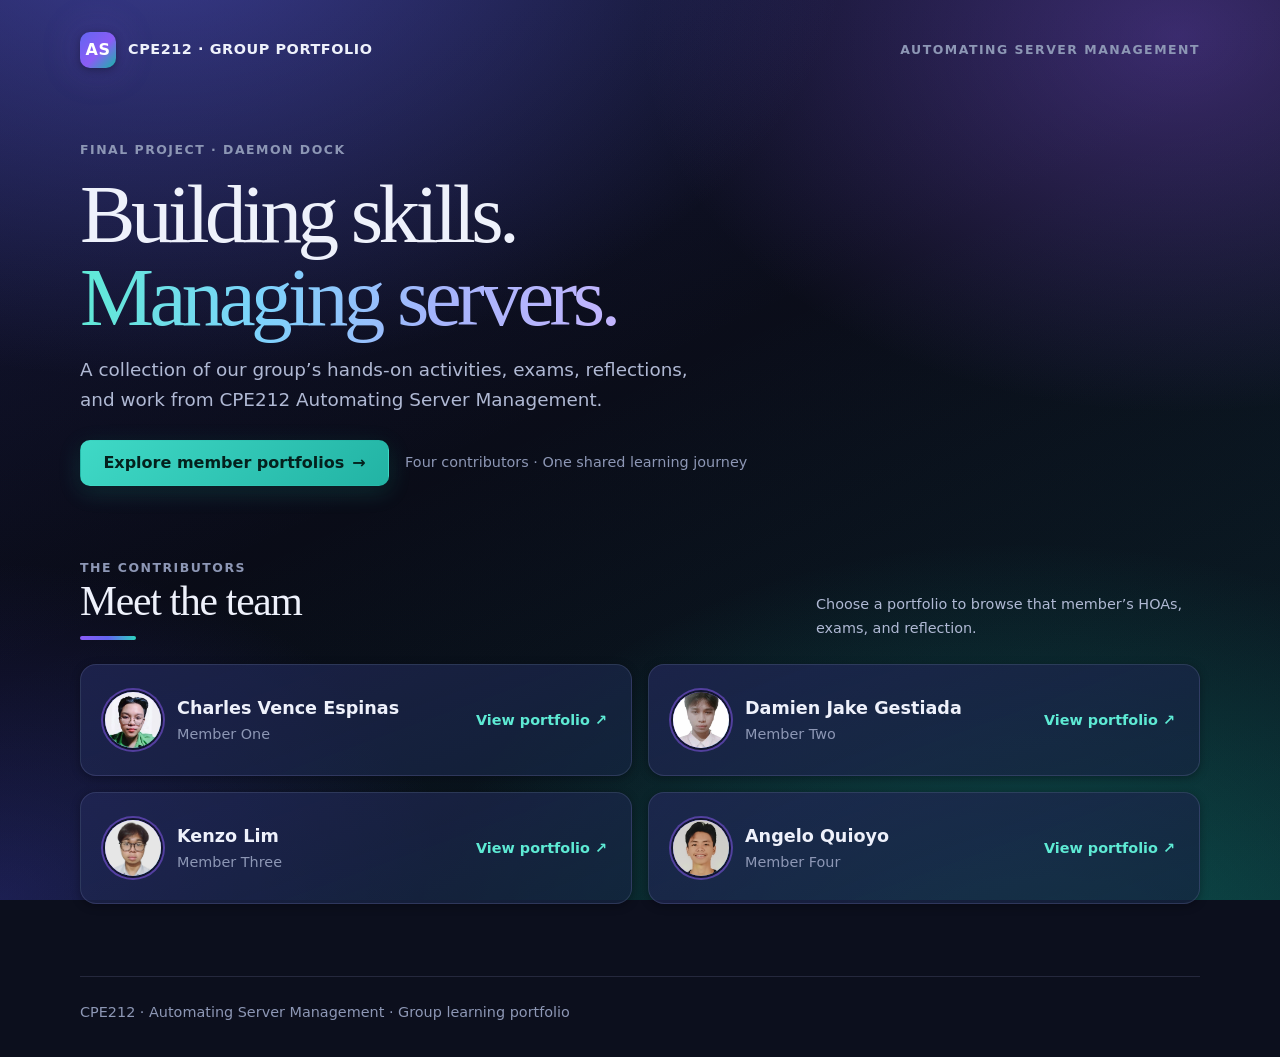
==== commit bd37a33d: "fixed main page" ====
--- a/webapp/index.html
+++ b/webapp/index.html
@@ -22,7 +22,7 @@
     </nav>
 
     <div class="hero-copy">
-      <p class="eyebrow">Final project · Learning archive</p>
+      <p class="eyebrow">Final project · Daemon Dock</p>
       <h1>Building skills.<br><em>Managing servers.</em></h1>
       <p class="lead">A collection of our group’s hands-on activities, exams, reflections, and work from CPE212 Automating Server Management.</p>
       <div class="hero-actions">
--- a/webapp/styles.css
+++ b/webapp/styles.css
@@ -651,6 +651,21 @@
 .reflection p + p { margin-top: var(--space-3); }
 
 
+/* Grouped document lists (one group per term) */
+.hoa-group + .hoa-group { margin-top: var(--space-6); }
+.hoa-group h3 {
+  display: flex;
+  flex-wrap: wrap;
+  align-items: center;
+  gap: var(--space-3);
+  margin-bottom: var(--space-3);
+  font-family: var(--font-sans);
+  font-size: var(--text-lg);
+  font-weight: 700;
+  letter-spacing: 0;
+}
+
+
 /* ==========================================================================
    11. Footer
    ========================================================================== */
@@ -662,7 +677,7 @@
   color: var(--text-faint);
   font-size: var(--text-sm);
 }
-.page-footer { margin-top: var(--space-7); }
+.page-footer { width: auto; margin-inline: 0; margin-top: var(--space-7); }
 footer a, .site-footer a { color: var(--text-muted); }
 footer a:hover, .site-footer a:hover { color: var(--accent); }
 
